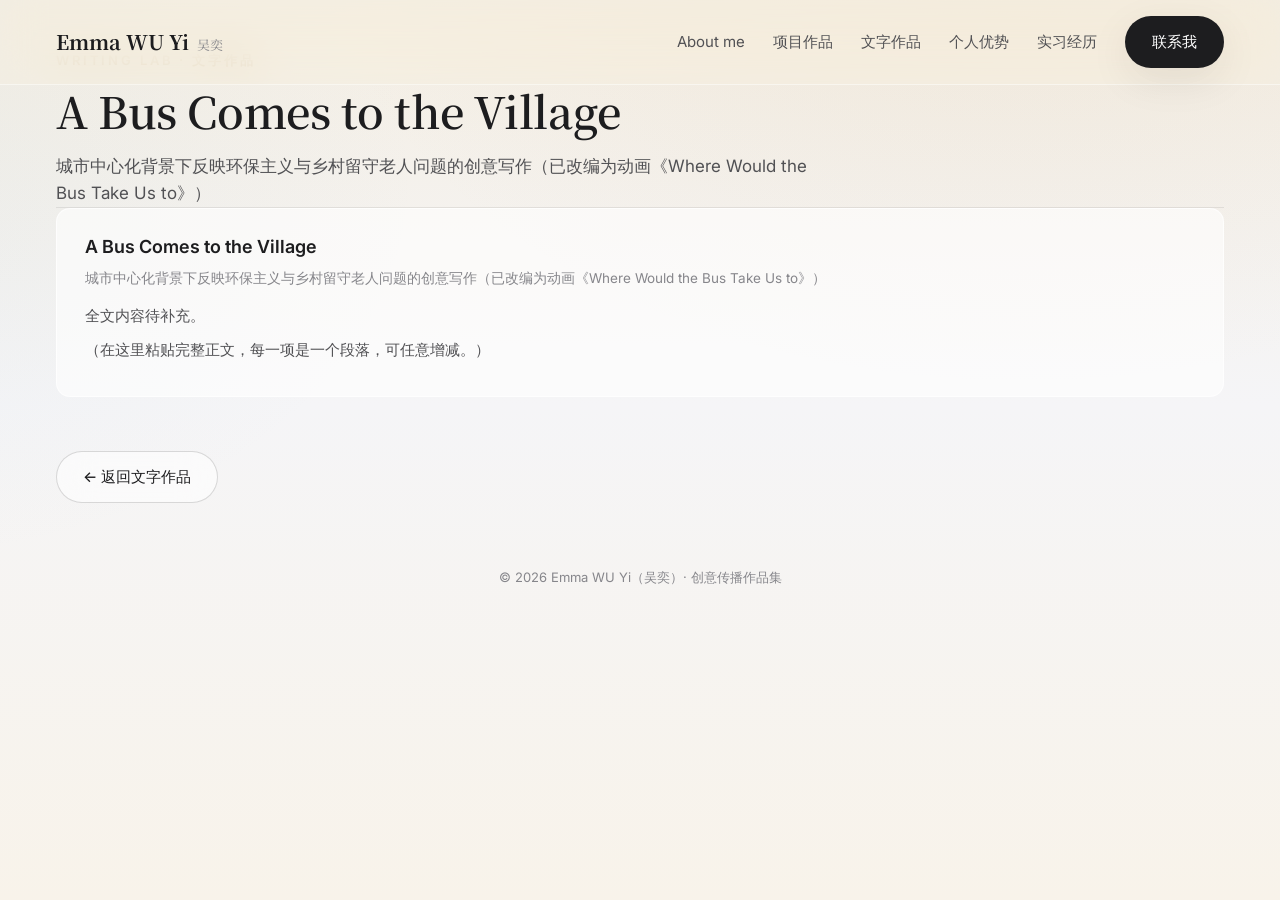
==== bus.html @ 03087716 "Initial commit" ====
<!doctype html>
<html lang="zh-CN">

<head>
  <meta charset="UTF-8" />
  <meta name="viewport" content="width=device-width, initial-scale=1.0" />
  <title>A Bus Comes to the Village · Emma WU Yi · 创意传播作品集</title>
  <meta name="description" content="城市中心化背景下反映环保主义与乡村留守老人问题的创意写作" />
  <link rel="preconnect" href="https://fonts.googleapis.com" />
  <link rel="preconnect" href="https://fonts.gstatic.com" crossorigin />
  <link
    href="https://fonts.googleapis.com/css2?family=Inter:wght@300;400;500;600;700&family=Noto+Serif+SC:wght@400;500;600;700&display=swap"
    rel="stylesheet" />
  <!-- 样式继承 index.html：同一份 styles.css + main.js -->
  <link rel="stylesheet" href="styles.css" />
  <script src="main.js" defer></script>
</head>

<body>
  <nav class="nav">
    <a class="nav__brand" href="index.html">Emma WU Yi<small>吴奕</small></a>
    <div class="nav__links"><a class="nav__link" href="index.html#about">About me</a><a class="nav__link"
        href="index.html#projects">
        项目作品</a><a class="nav__link" href="index.html#writings">
        文字作品</a><a class="nav__link" href="index.html#strengths">
        个人优势</a><a class="nav__link" href="index.html#internship">
        实习经历</a><a class="btn btn--primary" href="index.html#contact">
        联系我</a></div>
  </nav>
  <main>
    <section id="lunwen">
      <div class="container">
        <p class="eyebrow">Writing Lab · 文字作品</p>
        <h2 class="section-title">A Bus Comes to the Village</h2>
        <p class="section-lede">
          城市中心化背景下反映环保主义与乡村留守老人问题的创意写作（已改编为动画《Where Would the Bus Take Us to》）</p>
        <article class="paper open">
          <div class="paper__panel" style="max-height:none">
            <div class="paper__inner">
              <h4>A Bus Comes to the Village</h4>
              <p class="paper__note">
                城市中心化背景下反映环保主义与乡村留守老人问题的创意写作（已改编为动画《Where Would the Bus Take Us to》）</p>
              <div class="paper__body">
                <p>全文内容待补充。</p>
                <p>（在这里粘贴完整正文，每一项是一个段落，可任意增减。）</p>
              </div>
            </div>
          </div>
        </article>
        <p style="margin-top:32px"><a class="btn btn--ghost" href="index.html#writings">← 返回文字作品</a></p>
      </div>
    </section>
  </main>
  <p class="contact__copy" style="padding:0 0 40px;text-align:center">© 2026 Emma WU Yi（吴奕）· 创意传播作品集</p>
</body>

</html>
---- styles.css ----
/* =========================================================
   设计变量 · 明亮 / 米色 + Apple 经典亮灰 / 磨砂玻璃
   ========================================================= */
:root {
  --beige: #f4eee3;
  --beige-soft: #f8f3ea;
  --apple-gray: #f5f5f7;
  --surface: rgba(255, 255, 255, 0.55);
  --surface-strong: rgba(255, 255, 255, 0.72);

  --ink: #1d1d1f;
  --ink-soft: #515154;
  --ink-faint: #86868b;

  --hair: rgba(0, 0, 0, 0.08);
  --hair-strong: rgba(0, 0, 0, 0.14);
  --shadow-sm: 0 2px 10px rgba(0, 0, 0, 0.05);
  --shadow-md: 0 12px 40px rgba(0, 0, 0, 0.08);
  --shadow-lg: 0 24px 70px rgba(0, 0, 0, 0.12);

  --accent: #b08d5b;
  --accent-soft: #c9a87c;

  --font-sans: 'Inter', -apple-system, BlinkMacSystemFont, 'PingFang SC',
    'Microsoft YaHei', 'Helvetica Neue', Arial, sans-serif;
  --font-serif: 'Noto Serif SC', 'Songti SC', serif;

  --container: 1700px;
  --gutter: 56px;
  --radius: 22px;
  --radius-sm: 14px;
}

/* =========================================================
   基础
   ========================================================= */
* { box-sizing: border-box; margin: 0; padding: 0; }
html { scroll-behavior: smooth; }

body {
  font-family: var(--font-sans);
  color: var(--ink);
  background:
    radial-gradient(1200px 800px at 80% -10%, rgba(201, 168, 124, 0.10), transparent 60%),
    radial-gradient(1000px 700px at -10% 20%, rgba(143, 182, 196, 0.08), transparent 55%),
    linear-gradient(180deg, var(--beige) 0%, var(--apple-gray) 45%, var(--beige-soft) 100%);
  background-attachment: fixed;
  -webkit-font-smoothing: antialiased;
  line-height: 1.6;
}

a { color: inherit; text-decoration: none; }

.container {
  width: 100%;
  max-width: var(--container);
  margin: 0 auto;
  padding: 0 var(--gutter);
}

.eyebrow {
  font-size: 13px;
  letter-spacing: 0.22em;
  text-transform: uppercase;
  color: var(--accent);
  font-weight: 600;
}

.section-title {
  font-family: var(--font-serif);
  font-size: clamp(30px, 3.4vw, 52px);
  font-weight: 600;
  letter-spacing: -0.01em;
  line-height: 1.15;
  margin: 14px 0 0;
}

.section-lede {
  max-width: 780px;
  margin-top: 18px;
  color: var(--ink-soft);
  font-size: 17px;
}

.subhead {
  font-family: var(--font-serif);
  font-size: 22px;
  font-weight: 600;
  margin-bottom: 6px;
}

.btn {
  display: inline-flex;
  align-items: center;
  gap: 8px;
  padding: 13px 26px;
  border-radius: 999px;
  font-size: 15px;
  font-weight: 500;
  cursor: pointer;
  border: 1px solid transparent;
  transition: transform 0.25s ease, box-shadow 0.25s ease, background 0.25s ease;
}
.btn--primary { background: var(--ink); color: #fff; box-shadow: var(--shadow-md); }
.btn--primary:hover { transform: translateY(-2px); box-shadow: var(--shadow-lg); }
.btn--ghost {
  background: var(--surface);
  backdrop-filter: blur(18px);
  -webkit-backdrop-filter: blur(18px);
  border-color: var(--hair-strong);
  color: var(--ink);
}
.btn--ghost:hover { transform: translateY(-2px); background: var(--surface-strong); }

section { padding: 50px 0; position: relative; }

/* =========================================================
   导航
   ========================================================= */
.nav {
  position: fixed; top: 0; left: 0; right: 0; z-index: 50;
  display: flex; align-items: center; justify-content: space-between;
  padding: 16px var(--gutter);
  background: rgba(244, 238, 227, 0.6);
  backdrop-filter: blur(20px) saturate(180%);
  -webkit-backdrop-filter: blur(20px) saturate(180%);
  border-bottom: 1px solid rgba(255, 255, 255, 0.5);
}
.nav__brand { font-family: var(--font-serif); font-weight: 700; font-size: 20px; }
.nav__brand small { color: var(--ink-faint); font-weight: 400; font-size: 13px; margin-left: 8px; }
.nav__links { display: flex; gap: 28px; align-items: center; }
.nav__link { font-size: 15px; color: var(--ink-soft); position: relative; transition: color 0.2s ease; }
.nav__link:hover { color: var(--ink); }
.nav__link::after {
  content: ''; position: absolute; left: 0; bottom: -6px;
  width: 0; height: 2px; background: var(--accent); transition: width 0.25s ease;
}
.nav__link:hover::after { width: 100%; }

/* =========================================================
   Hero
   ========================================================= */
.hero {
  position: relative; min-height: 100vh;
  display: flex; flex-direction: column; justify-content: center;
  overflow: hidden; padding-top: 120px;
}
.hero__media {
  position: absolute; inset: 0; z-index: 0;
  background:
    radial-gradient(60% 60% at 20% 30%, rgba(201, 168, 124, 0.55), transparent 70%),
    radial-gradient(50% 50% at 85% 25%, rgba(143, 182, 196, 0.45), transparent 70%),
    radial-gradient(70% 70% at 60% 90%, rgba(199, 155, 191, 0.35), transparent 75%),
    linear-gradient(160deg, #efe7d8, #f5f5f7);
  animation: drift 18s ease-in-out infinite alternate;
}
@keyframes drift {
  0% { transform: scale(1.05) translate(0, 0); }
  100% { transform: scale(1.12) translate(-2%, -2%); }
}
.hero__media::after {
  content: ''; position: absolute; inset: 0;
  background: radial-gradient(120% 120% at 50% 40%, transparent 40%, rgba(244, 238, 227, 0.55) 100%);
}
.hero__media-tag {
  position: absolute; right: var(--gutter); bottom: 110px; z-index: 2;
  font-size: 12px; color: var(--ink-faint);
  background: var(--surface); padding: 7px 14px; border-radius: 999px;
  backdrop-filter: blur(14px); -webkit-backdrop-filter: blur(14px);
  border: 1px solid rgba(255,255,255,0.6);
}
.hero__inner { position: relative; z-index: 2; }
.hero__kicker { color: var(--ink-soft); letter-spacing: 0.28em; font-size: 14px; }
.hero__title {
  font-family: var(--font-serif); font-weight: 700;
  font-size: clamp(56px, 9vw, 132px); line-height: 0.98; letter-spacing: -0.02em; margin: 18px 0 0;
}
.hero__title .light { font-weight: 300; display: block; color: var(--ink-soft); }
.hero__tagline { margin-top: 28px; font-size: clamp(16px, 1.6vw, 22px); color: var(--ink-soft); max-width: 760px; }
.hero__actions { margin-top: 40px; display: flex; gap: 16px; flex-wrap: wrap; }
.hero__scroll {
  position: absolute; left: 50%; bottom: 42px; transform: translateX(-50%); z-index: 2;
  color: var(--ink-faint); font-size: 12px; letter-spacing: 0.2em;
  display: flex; flex-direction: column; align-items: center; gap: 10px;
}
.hero__scroll .line {
  width: 1px; height: 46px; background: linear-gradient(var(--ink-faint), transparent);
  animation: scrollPulse 2s ease-in-out infinite;
}
@keyframes scrollPulse { 0%,100% { opacity: 0.3; } 50% { opacity: 1; } }

/* =========================================================
   About me
   ========================================================= */
.about__grid {
  display: grid;
  grid-template-columns: 1fr 600px;
  gap: 64px;
  align-items: start;
  margin-top: 5px;
}
.about__intro { font-size: 19px; color: var(--ink); line-height: 1.7; }
.about__contact { margin-top: 26px; display: flex; flex-wrap: wrap; gap: 12px; }
.chip {
  display: inline-flex; align-items: center; gap: 8px;
  padding: 11px 18px; border-radius: 999px;
  background: var(--surface); backdrop-filter: blur(16px); -webkit-backdrop-filter: blur(16px);
  border: 1px solid rgba(255,255,255,0.6); font-size: 14px; color: var(--ink-soft);
}
.chip b { color: var(--ink); font-weight: 500; }
.chip__highlight {
  display: inline-flex; align-items: center; gap: 8px;
  padding: 11px 18px; border-radius: 999px;
  background: rgb(255, 205, 205); color: var(--surface); backdrop-filter: blur(16px); -webkit-backdrop-filter: blur(16px);
  border: 1px solid rgba(255,255,255,0.6); font-size: 14px; color: var(--ink-soft);
}

/* 教育经历（图片左侧，完整奖项） */
.edu { margin-top: 36px; display: grid; gap: 16px; }
.edu__item {
  width: 870px;
  padding: 22px 26px; border-radius: var(--radius-sm); /*控制教育经历卡片的margin边距；控制圆角程度*/
  margin-right: -15px; /*margin控制卡片外的边距，padding控制内部组件的边距*/
  background: var(--surface); backdrop-filter: blur(16px); -webkit-backdrop-filter: blur(16px);
  border: 1px solid rgba(255,255,255,0.6);
}
.edu__head { display: flex; align-items: baseline; justify-content: space-between; gap: 12px; }
.edu__head h4 { font-size: 19px; font-weight: 600; }
.edu__period { color: var(--ink-faint); font-size: 13px; flex: none; }
.edu__meta { color: var(--accent); font-size: 13.5px; margin-top: 5px; letter-spacing: 0.03em; }
.edu__awards { list-style: none; margin-top: 12px; display: grid; gap: 7px; }
.edu__awards li { position: relative; padding-left: 20px; font-size: 14.5px; color: var(--ink); }
.edu__awards li::before {
  content: '★'; position: absolute; left: 0; top: 1px; color: var(--accent); font-size: 12px;
}
.edu__courses { margin-top: 12px; color: var(--ink-soft); font-size: 14px; }

/* 人物大图 600 × 900 */
.portrait {
  width: 400px; height: 590px;
  border-radius: var(--radius);
  background: linear-gradient(140deg, #e9dcc6, #cbb89a);
  border: 1px solid rgba(255,255,255,0.6);
  box-shadow: var(--shadow-md);
  margin-left: 1px;
  display: flex; align-items: flex-end; justify-content: center; padding-bottom: 30px;
}
.portrait__ph { color: rgba(29,29,31,0.5); font-size: 13px; letter-spacing: 0.1em; }
.about__extra { margin-top: 76px; }

/* =========================================================
   时间线（实习 / 社团）
   ========================================================= */
.timeline { margin-top: 22px; margin-bottom: -25px; border-left: 2px solid var(--hair); padding-left: 30px; }
.tl__item { position: relative; padding-bottom: 12px; }
.tl__item::before {
  content: ''; position: absolute; left: -37px; top: 6px;
  width: 12px; height: 12px; border-radius: 50%;
  background: #fff; border: 2px solid var(--accent);
}
.tl__top { display: flex; align-items: baseline; gap: 12px; flex-wrap: wrap; }
.tl__org { font-size: 19px; font-weight: 600; }
.tl__role { color: var(--ink-soft); font-size: 15px; }
.tl__period { margin-left: auto; color: var(--ink-faint); font-size: 13px; }
.tl__type {
  font-size: 11px; letter-spacing: 0.12em; text-transform: uppercase; color: var(--accent);
  border: 1px solid rgba(176,141,91,0.4); padding: 2px 10px; border-radius: 999px;
}
.tl__points { margin-top: 12px; padding-left: 18px; color: var(--ink-soft); font-size: 15px; }
.tl__points li { margin-bottom: 8px; }
.tl__points b { color: var(--ink); font-weight: 600; }

/* =========================================================
   项目经历 · 拉长大卡片（左 2/3 图，右 1/3 白底渐变文字）
   ========================================================= */
.works { margin-top: 56px; display: grid; gap: 28px; }
.workcard {
  position: relative;
  display: grid;
  grid-template-columns: 62% 38%; /* ★视窗宽度调整：左列 62% = 轮播播放区的宽度，改这个百分比即可 */
  min-height: 340px;
  border-radius: var(--radius);
  overflow: hidden;
  border: 1px solid rgba(255,255,255,0.6);
  box-shadow: var(--shadow-sm);
  transition: transform 0.3s ease, box-shadow 0.3s ease;
}
.workcard:hover { transform: translateY(-4px); box-shadow: var(--shadow-lg); }

.workcard__media {
  grid-area: 1 / 1 / 2 / 3;
  position: relative;
  overflow: hidden;
}

/* =========================================================
   轮播图 · peek 布局（图层从上到下，对应设计稿 7 层）
   ① 文字区 .workcard__body（网格右列，天然压在最上层）z-index：7
   ② 左右按键 .carousel__nav                z-index: 8（才能显示在文字区上mousearea交互）
   补：左下角dot切换                        z-index：6
   ③ 白色渐变过渡 .carousel__fade           z-index: 5
   ④ 当前主图 img.is-current                z-index: 4
   ⑤ 主图阴影（box-shadow 投在第⑥⑦层图片上）
   ⑥ 下一张 img.is-next                     z-index: 3
   ⑦ 前一张 img.is-prev                     z-index: 2
   每张图的显示位置（translateX）由 main.js · initFadeCarousels
   的 layout() 计算 —— 当前图在播放区正中居中，两侧露出前后张
   ========================================================= */
.carousel { position: relative; width: 100%; height: 100%; overflow: hidden; background: #fff; }
.carousel.is-empty { display: flex; align-items: center; justify-content: center; }
.carousel.is-empty .ph { color: rgba(255,255,255,0.92); font-size: 13px; letter-spacing: 0.14em; }
/*此处需改：我需要previous图和next图分别有不同的放置位置，不能统一用空后缀的img样式；顺便把目前current img的居中位置用像素位置确定*/
.carousel img {
  position: absolute; top: 0; left: 420px; 
  height: 100%; /* 高度贴满播放区，宽度由 JS 按原图比例等比算出 */
  transition: transform 0.72s cubic-bezier(0.22, 0.61, 0.36, 1), box-shadow 0.45s ease;
  user-select: none; -webkit-user-drag: none;
}
.carousel img.is-prev { z-index: 2; }   /* 第⑦层：前一张（最底层） */
.carousel img.is-next { z-index: 3; }   /* 第⑥层：下一张 */
.carousel img.is-current { z-index: 4; box-shadow: 0 16px 44px rgba(0, 0, 0, 0.3); } /* 第④层主图 + 第⑤层阴影 */

/* 第3层：白色渐变过渡，盖在图片之上、按键之下 */
.carousel__fade {
  position: absolute; top: 0; right: 0; bottom: 0; width: 170px; z-index: 5;
  background: linear-gradient(to right, rgba(255, 255, 255, 0), #fff 82%);
  pointer-events: none;
}

/* 第2层：左右按键 —— ★按键位置调整：改 left / right 的像素值 */
.carousel__nav {
  position: absolute; top: 50%; transform: translateY(-50%);
  width: 44px; height: 44px; border-radius: 50%; border: none; cursor: pointer;
  background: rgba(255,255,255,0.78);
  backdrop-filter: blur(10px); -webkit-backdrop-filter: blur(10px);
  color: var(--ink); font-size: 24px; line-height: 1;
  display: flex; align-items: center; justify-content: center;
  z-index: 8;
  transition: background 1.5s ease;
}
.carousel__nav:hover { background: #fff; }
.carousel__nav--prev { left: 18px; }   /* ★左按键：距播放区左缘的距离 */
.carousel__nav--next { right: 400px; } /* ★右按键：距播放区右缘的距离（落在渐变过渡区上） */

.carousel__dots { position: absolute; left: 28px; bottom: 22px; display: flex; gap: 7px; z-index: 6; }
.carousel__dots button {
  width: 7px; height: 7px; padding: 0; border: none; border-radius: 999px;
  background: rgba(255,255,255,0.55); cursor: pointer; transition: all 0.3s ease;
}
.carousel__dots button.is-active { background: #fff; width: 22px; }

/* 上数第一层：文字介绍 */
.workcard__body {
  grid-area: 1 / 2 / 2 / 3;
  position: relative; z-index: 7;
  /* 背景白色，从右至左渐变透明 */
  background: linear-gradient(to left, #ffffff 75%, rgba(255, 255, 255, 0) 100%);
  padding: 46px 46px 46px 170px;
  display: flex; flex-direction: column; justify-content: center;
}
.workcard__tag {
  align-self: flex-start; font-size: 12px; color: var(--accent);
  border: 1px solid rgba(176,141,91,0.4); padding: 5px 12px; border-radius: 999px;
}
.workcard__body h3 { font-size: 25px; font-weight: 600; margin-top: 14px; }
.workcard__body p { margin-top: 12px; color: var(--ink-soft); font-size: 14.5px; }
.card__link {
  margin-top: 18px; display: inline-flex; align-items: center; gap: 6px;
  font-size: 14px; color: var(--accent); font-weight: 500;
}
.card__link:hover { text-decoration: underline; }

/* =========================================================
   项目经历固定尺寸static picture
   ========================================================= */
.static { margin-top: 56px; display: grid; gap: 28px; }
.staticcard {
  position: relative;
  width: 100%; height: 100%; object-fit: contain;
  display: grid;
  grid-template-columns: 62% 38%; /* ★视窗宽度调整：左列 62% = 轮播播放区的宽度，改这个百分比即可 */
  min-height: 300px;
  border-radius: var(--radius);
  overflow: hidden;
  border: 1px solid rgba(255,255,255,0.6);
  box-shadow: var(--shadow-sm);
  transition: transform 0.3s ease, box-shadow 0.3s ease;
}
.staticcard:hover { transform: translateY(-4px); box-shadow: var(--shadow-lg); }

.staticcard__media {
  grid-area: 1 / 1 / 2 / 3;
  position: relative;
  overflow: hidden;
}
/* 上数第一层：文字介绍 */
.staticcard__body {
  grid-area: 1 / 2 / 2 / 3;
  position: relative; z-index: 7;
  /* 背景白色，从右至左渐变透明 */
  background: linear-gradient(to left, #ffffff 75%, rgba(255, 255, 255, 0) 100%);
  padding: 5px 46px 16px 170px;
  display: flex; flex-direction: column; justify-content: center;
}
.staticcard__tag {
  align-self: flex-start; font-size: 12px; color: var(--accent);
  border: 1px solid rgba(176,141,91,0.4); padding: 5px 12px; border-radius: 999px;
}
.staticcard__body h3 { font-size: 25px; font-weight: 600; margin-top: 14px; }
.staticcard__body p { margin-top: 12px; color: var(--ink-soft); font-size: 14.5px; }
.staticcard__link {
  margin-top: 18px; display: inline-flex; align-items: center; gap: 6px;
  font-size: 14px; color: var(--accent); font-weight: 500;
}

/* =========================================================
   Muse AI 音乐 · 网易云风格播放器
   ========================================================= */
.music {
  margin-top: 36px;
  display: grid; grid-template-columns: 300px 1fr; grid-template-rows: 350px;/*column音乐卡片宽，row卡片高*/
  border-radius: var(--radius); overflow: hidden;
  background: var(--surface);
  backdrop-filter: blur(20px) saturate(180%); -webkit-backdrop-filter: blur(20px) saturate(180%);
  border: 1px solid rgba(255,255,255,0.6);
  box-shadow: var(--shadow-sm);
}
.music__cover {
  position: relative; min-height: 300px;
  display: flex; align-items: center; justify-content: center;
}
.music__note { color: rgba(255,255,255,0.92); font-size: 46px; }
.music__spin {
  position: absolute; width: 74px; height: 74px; border-radius: 50%;
  border: 2px solid rgba(255,255,255,0.75); border-top-color: transparent;
  animation: spin 1.4s linear infinite;
}
@keyframes spin { to { transform: rotate(360deg); } }

.music__main { padding: 20px 38px; } /*首行小字*/
.music__top { display: flex; align-items: flex-start; justify-content: space-between; gap: 20px; }
.music__tag { font-size: 12px; color: var(--accent); letter-spacing: 0.04em; }
.music__titles h3 { font-size: 26px; font-weight: 600; margin-top: 8px; }
.music__sub { color: var(--ink-soft); font-size: 14px; margin-top: 4px; width: 370px;}
.music__play {
  position: relative; margin-top: 45px; margin-right: 550px; /*播放按钮样式*/
  flex: none; width: 56px; height: 56px; border-radius: 50%; border: none; cursor: pointer;
  background: var(--ink); color: #fff; font-size: 17px;
  display: flex; align-items: center; justify-content: center;
  box-shadow: var(--shadow-md); transition: transform 0.2s ease, background 0.2s ease;
}
.music__play:hover { transform: scale(1.06); }
.music__play.is-playing { background: var(--accent); }
.music__bar { margin-top: 18px; width: 450px; height: 4px; border-radius: 100px; background: rgba(0,0,0,0.08); overflow: hidden; }
.music__bar span { display: block; height: 100%; width: 0; background: var(--accent); transition: width 0.2s linear; }
.music__brief { margin-top: 18px; color: var(--ink-soft); font-size: 14.5px; padding-right: 420px; line-height: 30px;}
.music__lyrics {
  margin-top: -290px; margin-left: 500px;
  max-height: 300px; max-width: 420px ;overflow-y: auto;
  padding: 20px 20px; border-radius: var(--radius-sm);
  background: rgba(255,255,255,0.55); border: 1px solid rgba(255,255,255,0.7);
  color: var(--ink-soft); font-size: 14px; line-height: 2;
}
.music__lyrics::-webkit-scrollbar { width: 6px; }
.music__lyrics::-webkit-scrollbar-thumb { background: rgba(0,0,0,0.15); border-radius: 999px; }
.music__hint { margin-top: 12px; font-size: 13px; color: var(--accent); }

/* =========================================================
   文字作品 · 可互动文件夹 + 论文全文内页
   ========================================================= */
.folders { margin-top: 30px; display: grid; gap: 18px; }
.folder {
  border-radius: var(--radius);
  background: var(--surface);
  backdrop-filter: blur(20px) saturate(180%); -webkit-backdrop-filter: blur(20px) saturate(180%);
  border: 1px solid rgba(255,255,255,0.6);
  box-shadow: var(--shadow-sm);
  overflow: hidden; transition: box-shadow 0.3s ease;
}
.folder:hover { box-shadow: var(--shadow-md); }
.folder__head {
  width: 100%; text-align: left; cursor: pointer;
  display: flex; align-items: center; gap: 22px;
  padding: 30px 34px; background: none; border: none; font: inherit; color: inherit;
}
.folder__icon {
  width: 46px; height: 46px; border-radius: 12px; flex: none;
  background: linear-gradient(140deg, #efe2cf, #cbb89a);
  display: flex; align-items: center; justify-content: center; font-size: 20px;
}
.folder__titles { flex: 1; }
.folder__titles h3 { font-size: 23px; font-weight: 600; font-family: var(--font-serif); }
.folder__titles p { color: var(--ink-soft); font-size: 14.5px; margin-top: 4px; }
.folder__chev { color: var(--ink-faint); font-size: 22px; transition: transform 0.3s ease; flex: none; }
.folder.open .folder__chev { transform: rotate(90deg); }
.folder__panel { max-height: 0; overflow: hidden; transition: max-height 0.45s ease; }
.folder.open .folder__panel { max-height: 3000px; }
.folder__list { padding: 0 34px 30px; }

/* 单篇论文 */
.paper { border-top: 1px solid var(--hair); }
.paper__row {
  width: 100%; text-align: left; cursor: pointer;
  display: flex; align-items: baseline; gap: 14px;
  padding: 17px 0; background: none; border: none; font: inherit; color: inherit;
}
.paper__row:hover .t { color: var(--accent); }
.paper__row .dot { width: 6px; height: 6px; border-radius: 50%; background: var(--accent); flex: none; transform: translateY(2px); }
.paper__row .t { font-size: 16px; font-weight: 500; transition: color 0.2s ease; flex: none; }
.paper__row .n { color: var(--ink-soft); font-size: 14px; }
.paper__chev { margin-left: auto; color: var(--ink-faint); font-size: 20px; transition: transform 0.3s ease; flex: none; }
.paper.open .paper__chev { transform: rotate(90deg); }
.paper__panel { max-height: 0; overflow: hidden; transition: max-height 0.4s ease; }
.paper.open .paper__panel { max-height: 1600px; }
.paper__inner {
  margin: 0 0 22px; padding: 24px 28px;
  border-radius: var(--radius-sm);
  background: rgba(255,255,255,0.6); border: 1px solid rgba(255,255,255,0.7);
}
.paper__inner h4 { font-size: 18px; font-weight: 600; }
.paper__note { color: var(--ink-faint); font-size: 13.5px; margin-top: 6px; }
.paper__body { margin-top: 14px; color: var(--ink-soft); font-size: 15px; }
.paper__body p { margin-bottom: 10px; }

/* =========================================================
   个人优势
   ========================================================= */
.strengths__grid { margin-top: 56px; display: grid; grid-template-columns: repeat(3, 1fr); gap: 24px; }
.strength {
  padding: 34px 32px; border-radius: var(--radius);
  background: var(--surface);
  backdrop-filter: blur(20px) saturate(180%); -webkit-backdrop-filter: blur(20px) saturate(180%);
  border: 1px solid rgba(255,255,255,0.6); box-shadow: var(--shadow-sm);
  transition: transform 0.3s ease, box-shadow 0.3s ease;
}
.strength:hover { transform: translateY(-6px); box-shadow: var(--shadow-lg); }
.strength .num { font-family: var(--font-serif); font-size: 15px; color: var(--accent); letter-spacing: 0.1em; }
.strength h3 { font-size: 22px; font-weight: 600; margin: 14px 0 12px; }
.strength p { color: var(--ink-soft); font-size: 15px; }

.skills { margin-top: 56px; display: grid; grid-template-columns: repeat(3, 1fr); gap: 20px; }
.skill {
  padding: 22px 26px; border-radius: var(--radius-sm);
  background: var(--surface); border: 1px solid rgba(255,255,255,0.6);
  backdrop-filter: blur(16px); -webkit-backdrop-filter: blur(16px);
}
.skill b { display: block; font-size: 14px; color: var(--accent); margin-bottom: 8px; letter-spacing: 0.06em; }
.skill span { color: var(--ink-soft); font-size: 14.5px; }

/* =========================================================
   底部联系（整屏收尾）
   ========================================================= */
.contact { min-height: 100vh; display: flex; flex-direction: column; justify-content: center; position: relative; overflow: hidden; }
.contact__glow {
  position: absolute; inset: 0; z-index: 0;
  background:
    radial-gradient(50% 50% at 75% 20%, rgba(201,168,124,0.4), transparent 70%),
    radial-gradient(50% 50% at 15% 80%, rgba(143,182,196,0.35), transparent 70%);
}
.contact__inner { position: relative; z-index: 2; text-align: center; }
.contact__title {
  font-family: var(--font-serif); font-weight: 700;
  font-size: clamp(40px, 6vw, 88px); line-height: 1.05; letter-spacing: -0.02em;
}
.contact__sub { margin-top: 22px; color: var(--ink-soft); font-size: 19px; }
.contact__rows { margin: 52px auto 0; max-width: 720px; display: grid; gap: 14px; }
.contact__row {
  display: flex; align-items: center; justify-content: space-between;
  padding: 22px 30px; border-radius: var(--radius-sm);
  background: var(--surface-strong);
  backdrop-filter: blur(20px) saturate(180%); -webkit-backdrop-filter: blur(20px) saturate(180%);
  border: 1px solid rgba(255,255,255,0.7);
}
.contact__row .k { color: var(--ink-faint); font-size: 14px; letter-spacing: 0.08em; }
.contact__row .v { font-size: 19px; font-weight: 500; }
.contact__copy { margin-top: 14px; font-size: 13px; color: var(--ink-faint); text-align: center; }

/* =========================================================
   响应式
   ========================================================= */
@media (max-width: 1400px) {
  .about__grid { grid-template-columns: 1fr 460px; gap: 44px; }
  .portrait { width: 460px; height: 690px; }
}
@media (max-width: 1200px) {
  .strengths__grid, .skills { grid-template-columns: repeat(2, 1fr); }
  .about__grid { grid-template-columns: 1fr; }
  .portrait { width: 100%; max-width: 600px; height: auto; aspect-ratio: 2 / 3; }
  .workcard { grid-template-columns: 1fr; min-height: 0; }
  .workcard__media { grid-area: auto; aspect-ratio: 16 / 10; }
  .workcard__body {
    grid-area: auto; background: rgba(255,255,255,0.72);
    padding: 30px 32px;
  }
  .music { grid-template-columns: 1fr; }
  .music__cover { min-height: 220px; }
}
@media (max-width: 760px) {
  :root { --gutter: 22px; }
  section { padding: 80px 0; }
  .strengths__grid, .skills { grid-template-columns: 1fr; }
  .nav__links { display: none; }
  .tl__period { margin-left: 0; }
}
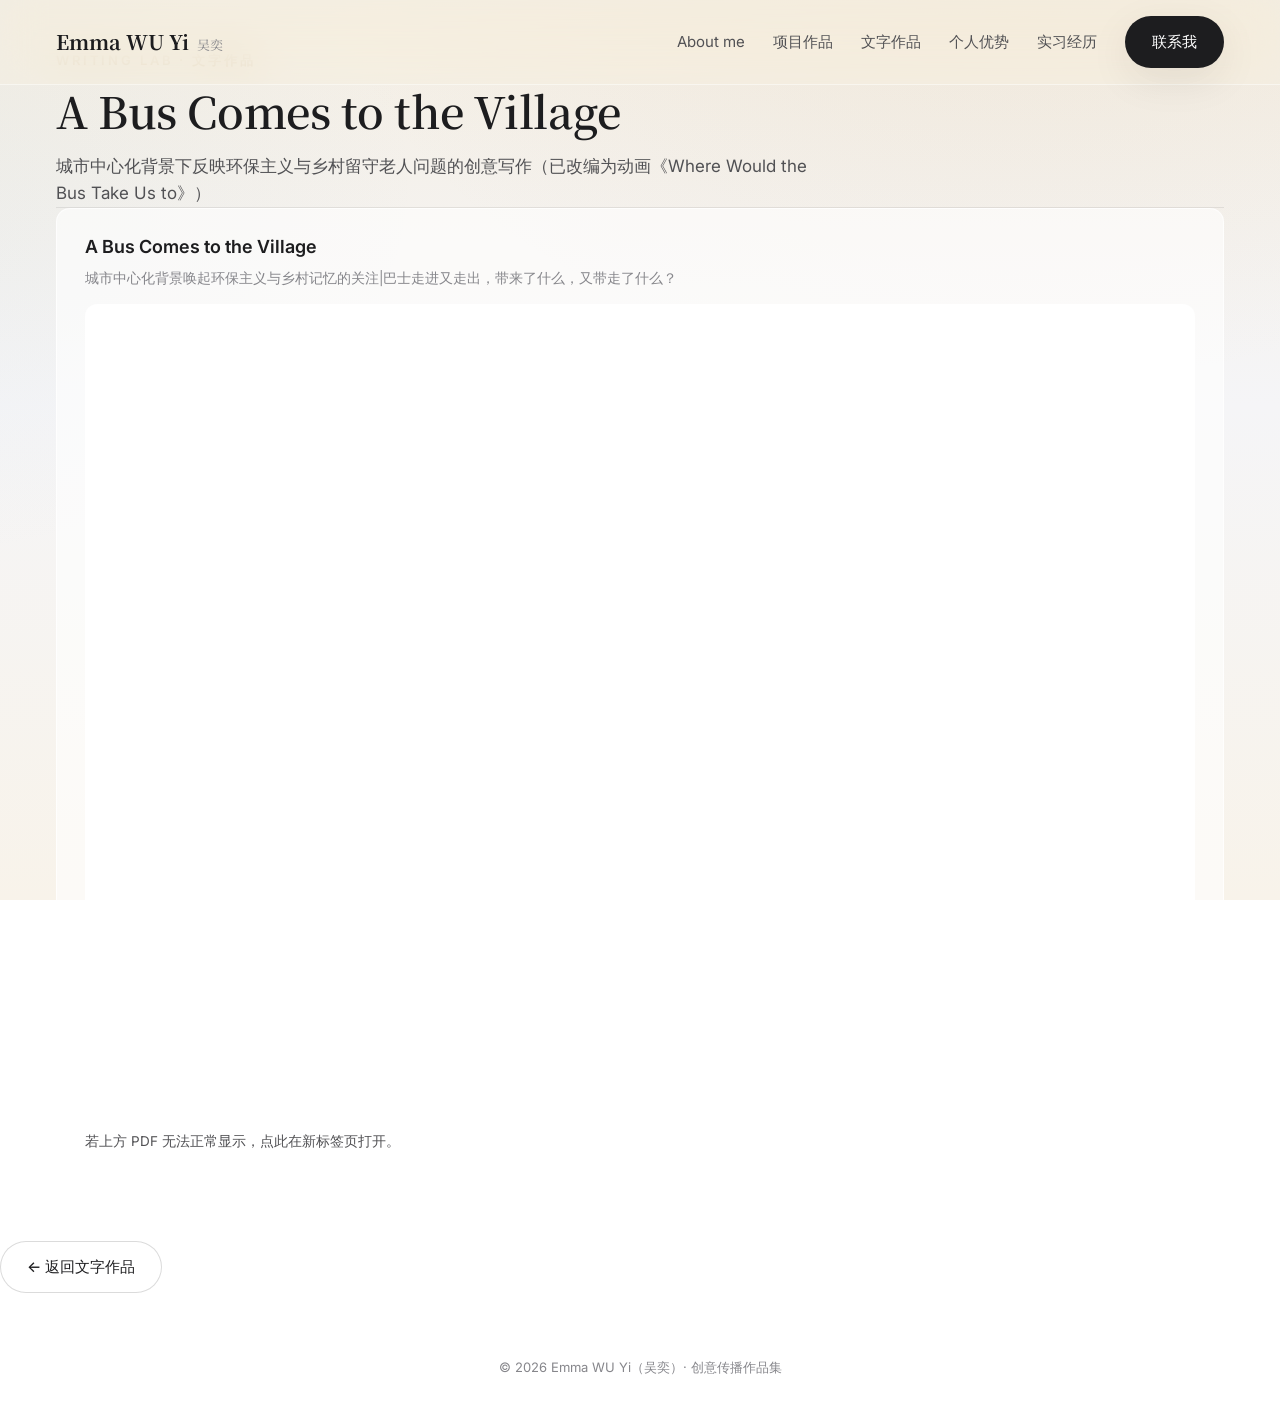
==== commit fc77b93f: "提交修改" ====
--- a/bus.html
+++ b/bus.html
@@ -39,10 +39,13 @@
             <div class="paper__inner">
               <h4>A Bus Comes to the Village</h4>
               <p class="paper__note">
-                城市中心化背景下反映环保主义与乡村留守老人问题的创意写作（已改编为动画《Where Would the Bus Take Us to》）</p>
-              <div class="paper__body">
-                <p>全文内容待补充。</p>
-                <p>（在这里粘贴完整正文，每一项是一个段落，可任意增减。）</p>
+                城市中心化背景唤起环保主义与乡村记忆的关注|巴士走进又走出，带来了什么，又带走了什么？</p>
+                <div class="paper__body">
+                  <iframe src="A_Bus_Comes_to_the_Village.pdf" title="A Bus Comes to the Village" loading="lazy"
+                    style="width:100%;height:820px;border:1px solid rgba(255,255,255,0.7);border-radius:12px;background:#fff"></iframe>
+                  <p style="font-size:13.5px">
+                    若上方 PDF 无法正常显示，<a href="A_Bus_Comes_to_the_Village.pdf" target="_blank" rel="noreferrer">点此在新标签页打开</a>。</p>
+                </div>
               </div>
             </div>
           </div>
--- a/styles.css
+++ b/styles.css
@@ -244,6 +244,12 @@
   box-shadow: var(--shadow-md);
   margin-left: 1px;
   display: flex; align-items: flex-end; justify-content: center; padding-bottom: 30px;
+  position: relative; overflow: hidden;
+}
+.portrait img {
+  position: absolute; inset: 0;
+  width: 100%; height: 100%;
+  object-fit: cover;
 }
 .portrait__ph { color: rgba(29,29,31,0.5); font-size: 13px; letter-spacing: 0.1em; }
 .about__extra { margin-top: 76px; }
